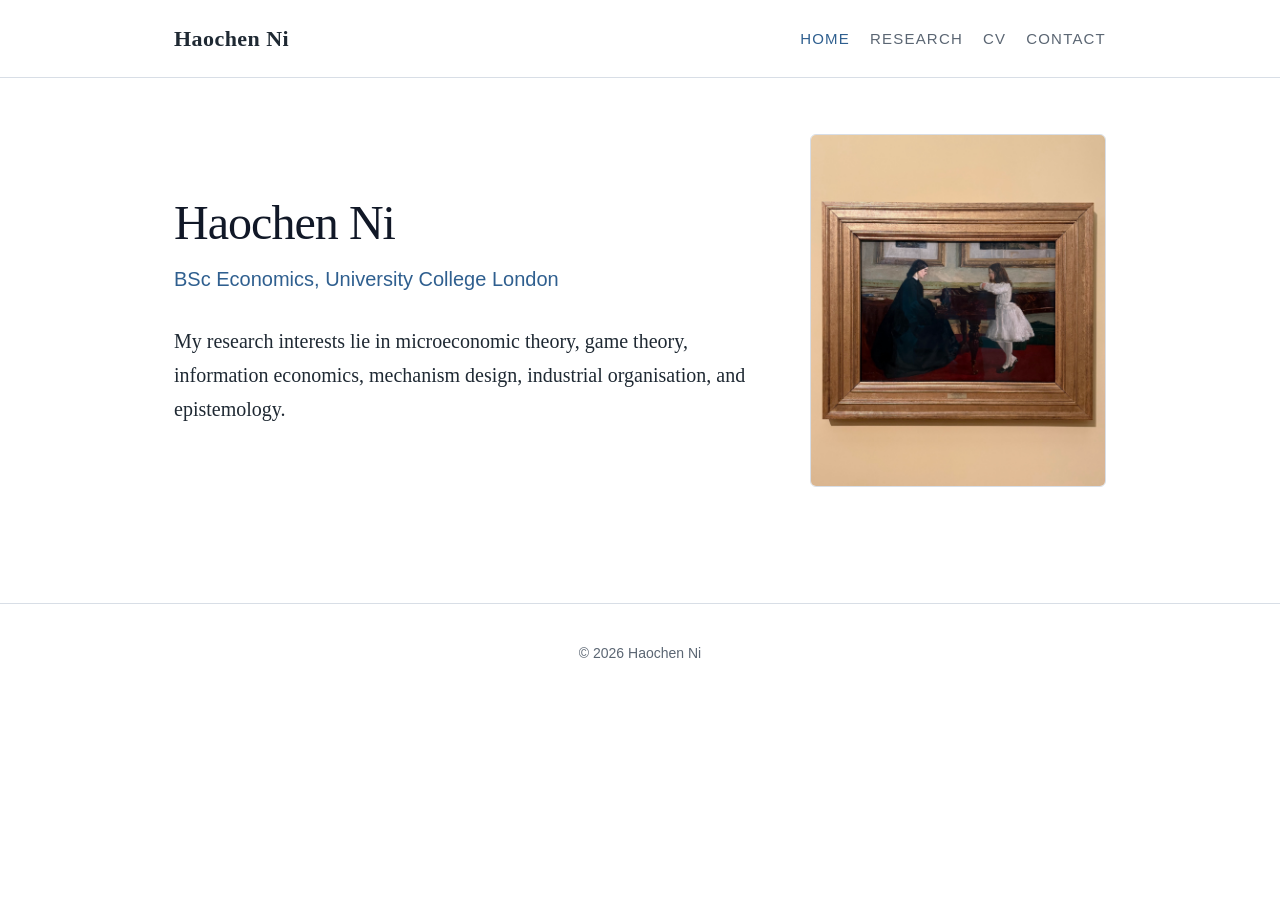
==== index.html @ 15b324e1 "Fix punctuation in introductory paragraph Added a period at the end of the introductory paragraph." ====
<!DOCTYPE html>
<html lang="en">
<head>
  <meta charset="UTF-8">
  <meta name="viewport" content="width=device-width, initial-scale=1.0">
  <title>Haochen Ni</title>
  <link rel="stylesheet" href="style.css">
</head>
<body>
  <header class="site-header">
    <nav class="navbar">
      <a class="site-name" href="index.html">Haochen Ni</a>
      <div class="nav-links">
        <a class="active" href="index.html">Home</a>
        <a href="research.html">Research</a>
        <a href="cv.html">CV</a>
        <a href="contact.html">Contact</a>
      </div>
    </nav>
  </header>

  <main>
    <section class="hero">
      <div>
        <h1 class="page-title">Haochen Ni</h1>
        <p class="subtitle">BSc Economics, University College London</p>
        <p class="intro">My research interests lie in microeconomic theory, game theory, information economics, mechanism design, industrial organisation, and epistemology.</p>
      </div>
      <img class="home-image" src="assets/IMG_8214.jpeg" alt="Decorative academic image placeholder">
    </section>
  </main>

  <footer class="site-footer">
    <p>&copy; 2026 Haochen Ni</p>
  </footer>
</body>
</html>
---- style.css ----
:root {
  --text: #1f2933;
  --muted: #5b6673;
  --accent: #2f5f8f;
  --accent-light: #e8f0f8;
  --border: #d8dee6;
  --max-width: 980px;
}

* {
  box-sizing: border-box;
}

body {
  margin: 0;
  background: #ffffff;
  color: var(--text);
  font-family: Georgia, "Times New Roman", serif;
  font-size: 18px;
  line-height: 1.7;
}

.site-header {
  border-bottom: 1px solid var(--border);
  background: #ffffff;
}

.navbar {
  max-width: var(--max-width);
  margin: 0 auto;
  padding: 20px 24px;
  display: flex;
  align-items: center;
  justify-content: space-between;
  gap: 24px;
}

.site-name {
  color: var(--text);
  font-size: 22px;
  font-weight: 700;
  text-decoration: none;
  letter-spacing: 0.02em;
}

.nav-links {
  display: flex;
  gap: 20px;
  flex-wrap: wrap;
}

.nav-links a {
  color: var(--muted);
  font-family: Arial, Helvetica, sans-serif;
  font-size: 15px;
  text-decoration: none;
  text-transform: uppercase;
  letter-spacing: 0.08em;
}

.nav-links a:hover,
.nav-links a.active {
  color: var(--accent);
}

main {
  max-width: var(--max-width);
  margin: 0 auto;
  padding: 56px 24px 72px;
}

.hero {
  display: grid;
  grid-template-columns: minmax(0, 2fr) minmax(260px, 1fr);
  gap: 44px;
  align-items: center;
}

.page-title {
  margin: 0 0 12px;
  color: #111827;
  font-size: clamp(32px, 5vw, 48px);
  line-height: 1.15;
  font-weight: 400;
  letter-spacing: -0.02em;
}

.subtitle {
  margin: 0 0 28px;
  color: var(--accent);
  font-family: Arial, Helvetica, sans-serif;
  font-size: 20px;
}

.intro {
  max-width: 700px;
  color: var(--text);
  font-size: 20px;
}

.home-image {
  width: 100%;
  min-height: 320px;
  border: 1px solid var(--border);
  border-radius: 6px;
  background: var(--accent-light);
  object-fit: cover;
}

.image-placeholder {
  display: flex;
  align-items: center;
  justify-content: center;
  color: var(--accent);
  font-family: Arial, Helvetica, sans-serif;
  font-size: 15px;
  text-align: center;
  padding: 24px;
}

section {
  margin: 0 0 44px;
}

h2 {
  margin: 0 0 16px;
  color: #111827;
  font-size: 30px;
  font-weight: 400;
}

.project-list {
  display: block;
  margin: 0;
}

.project {
  position: relative;
  margin-bottom: 18px;
  padding-left: 24px;
  border-left: none;
  background: transparent;
}

.project::before {
  content: "•";
  position: absolute;
  left: 0;
  top: 0;
  color: var(--text);
}

.project h3 {
  margin: 0 0 4px;
  font-size: 19px;
  line-height: 1.5;
  font-weight: 700;
}

.project p,
section p {
  margin: 0;
}

.interest-list {
  padding-left: 22px;
  margin: 0;
}

.interest-list li {
  margin-bottom: 6px;
}

.button-link {
  display: inline-block;
  margin-top: 16px;
  padding: 10px 16px;
  border: 1px solid var(--accent);
  color: var(--accent);
  font-family: Arial, Helvetica, sans-serif;
  font-size: 15px;
  text-decoration: none;
}

.button-link:hover {
  background: var(--accent-light);
}

.email-link {
  color: var(--accent);
}

.site-footer {
  border-top: 1px solid var(--border);
  color: var(--muted);
  font-family: Arial, Helvetica, sans-serif;
  font-size: 14px;
  text-align: center;
  padding: 24px;
}

@media (max-width: 720px) {
  body {
    font-size: 17px;
  }

  .navbar {
    align-items: flex-start;
    flex-direction: column;
  }

  .nav-links {
    gap: 12px 16px;
  }

  .hero {
    grid-template-columns: 1fr;
  }

  main {
    padding-top: 40px;
  }
}
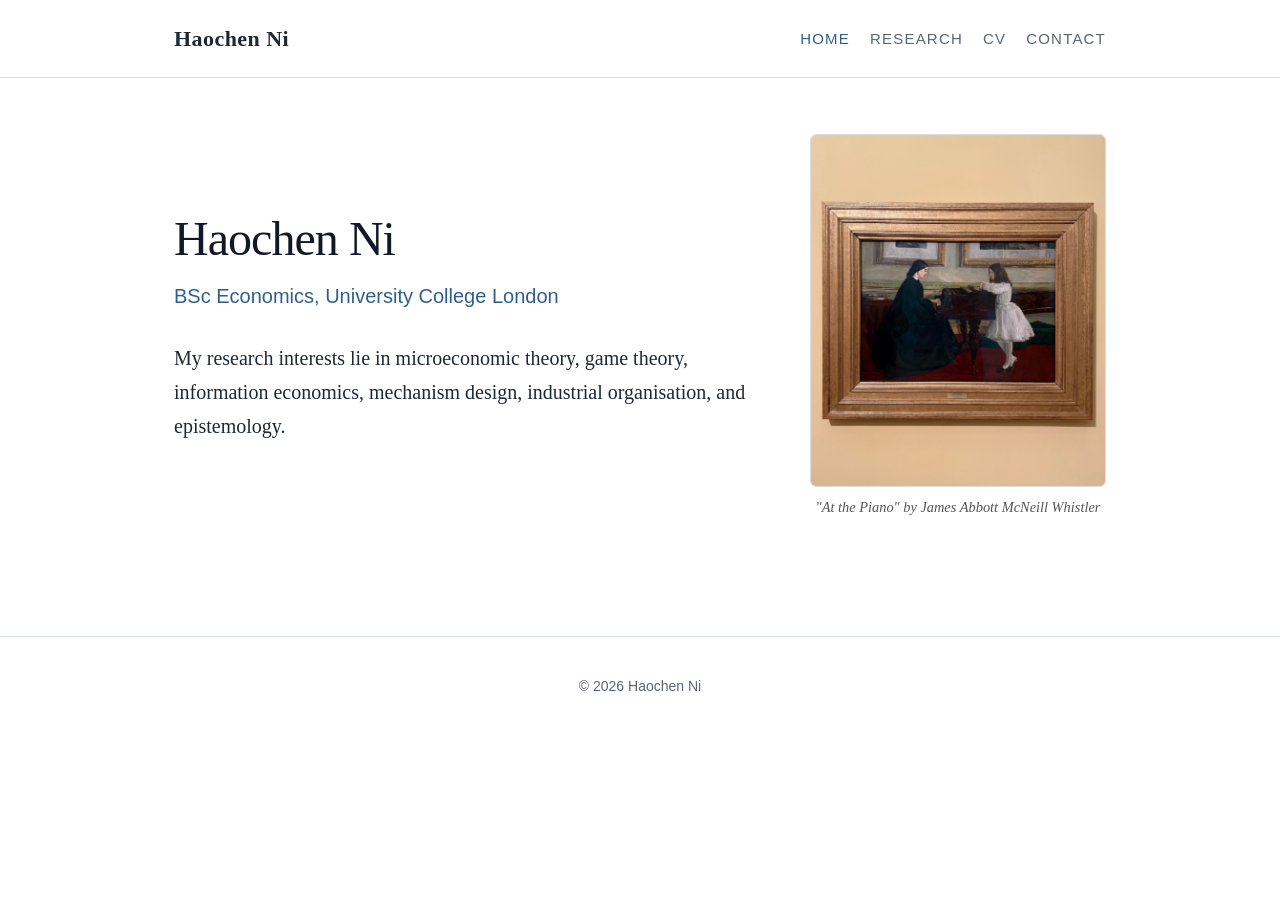
==== commit f280e3e8: "Add caption below home image in index.html Wrap image in a div and add a caption below it." ====
--- a/index.html
+++ b/index.html
@@ -26,7 +26,12 @@
         <p class="subtitle">BSc Economics, University College London</p>
         <p class="intro">My research interests lie in microeconomic theory, game theory, information economics, mechanism design, industrial organisation, and epistemology.</p>
       </div>
-      <img class="home-image" src="assets/IMG_8214.jpeg" alt="Decorative academic image placeholder">
+      <div style="display: flex; flex-direction: column; align-items: center;">
+        <img class="home-image" src="assets/IMG_8214.jpeg" alt="Decorative academic image placeholder">
+        <p style="margin-top: 0.5rem; font-size: 0.9rem; color: #555; font-style: italic; text-align: center;">
+      "At the Piano" by James Abbott McNeill Whistler
+        </p>
+      </div>
     </section>
   </main>
 
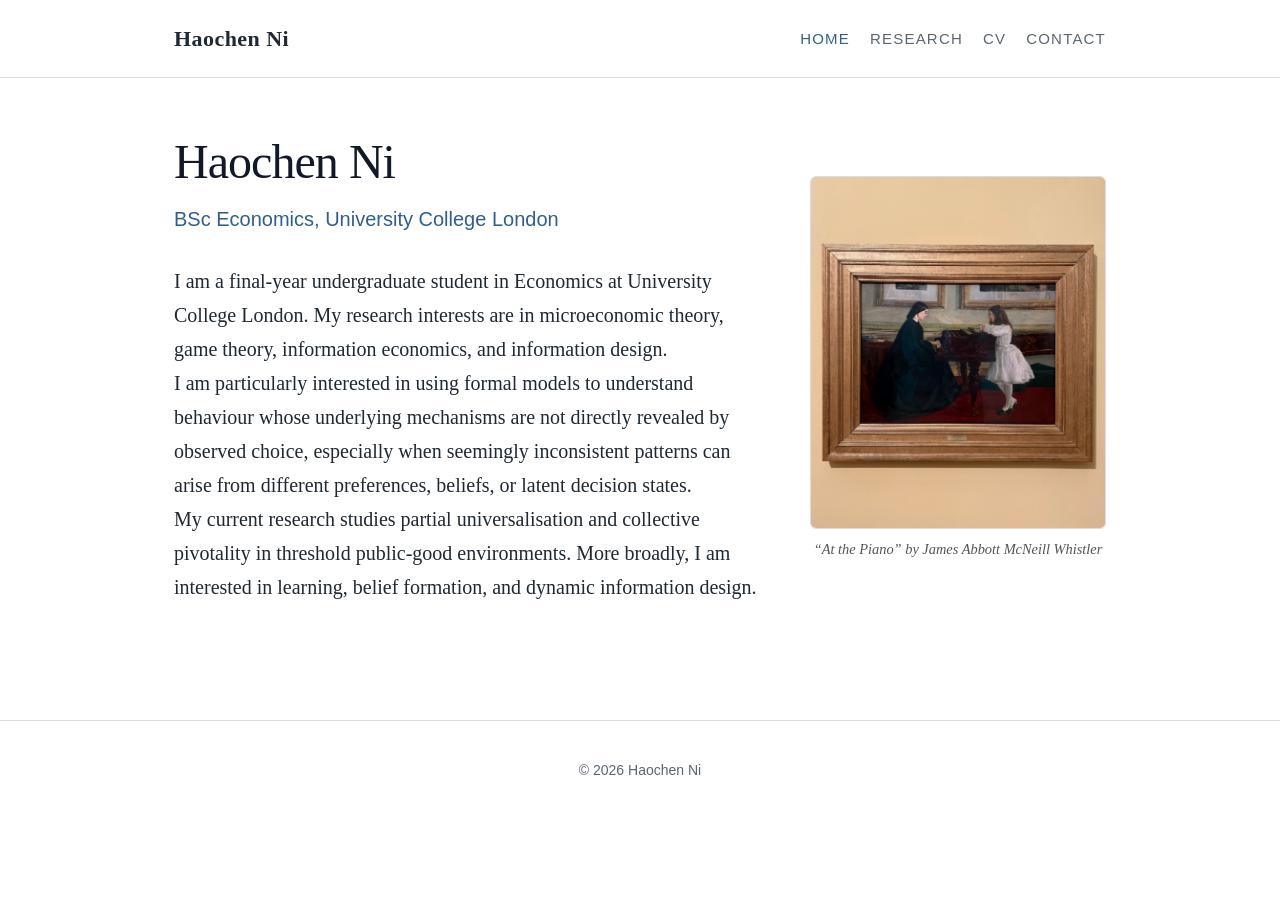
==== commit 2a493956: "Revise introduction and research details in index.html Updated personal introduction and research in" ====
--- a/index.html
+++ b/index.html
@@ -6,6 +6,7 @@
   <title>Haochen Ni</title>
   <link rel="stylesheet" href="style.css">
 </head>
+
 <body>
   <header class="site-header">
     <nav class="navbar">
@@ -23,13 +24,46 @@
     <section class="hero">
       <div>
         <h1 class="page-title">Haochen Ni</h1>
-        <p class="subtitle">BSc Economics, University College London</p>
-        <p class="intro">My research interests lie in microeconomic theory, game theory, information economics, mechanism design, industrial organisation, and epistemology.</p>
+
+        <p class="subtitle">
+          BSc Economics, University College London
+        </p>
+
+        <p class="intro">
+          I am a final-year undergraduate student in Economics at University College London.
+          My research interests are in microeconomic theory, game theory, information economics,
+          and information design.
+        </p>
+
+        <p class="intro">
+          I am particularly interested in using formal models to understand behaviour whose
+          underlying mechanisms are not directly revealed by observed choice, especially when
+          seemingly inconsistent patterns can arise from different preferences, beliefs, or
+          latent decision states.
+        </p>
+
+        <p class="intro">
+          My current research studies partial universalisation and collective pivotality in
+          threshold public-good environments. More broadly, I am interested in learning,
+          belief formation, and dynamic information design.
+        </p>
       </div>
+
       <div style="display: flex; flex-direction: column; align-items: center;">
-        <img class="home-image" src="assets/IMG_8214.jpeg" alt="Decorative academic image placeholder">
-        <p style="margin-top: 0.5rem; font-size: 0.9rem; color: #555; font-style: italic; text-align: center;">
-      "At the Piano" by James Abbott McNeill Whistler
+        <img
+          class="home-image"
+          src="assets/IMG_8214.jpeg"
+          alt="At the Piano by James Abbott McNeill Whistler"
+        >
+
+        <p style="
+          margin-top: 0.5rem;
+          font-size: 0.9rem;
+          color: #555;
+          font-style: italic;
+          text-align: center;
+        ">
+          “At the Piano” by James Abbott McNeill Whistler
         </p>
       </div>
     </section>
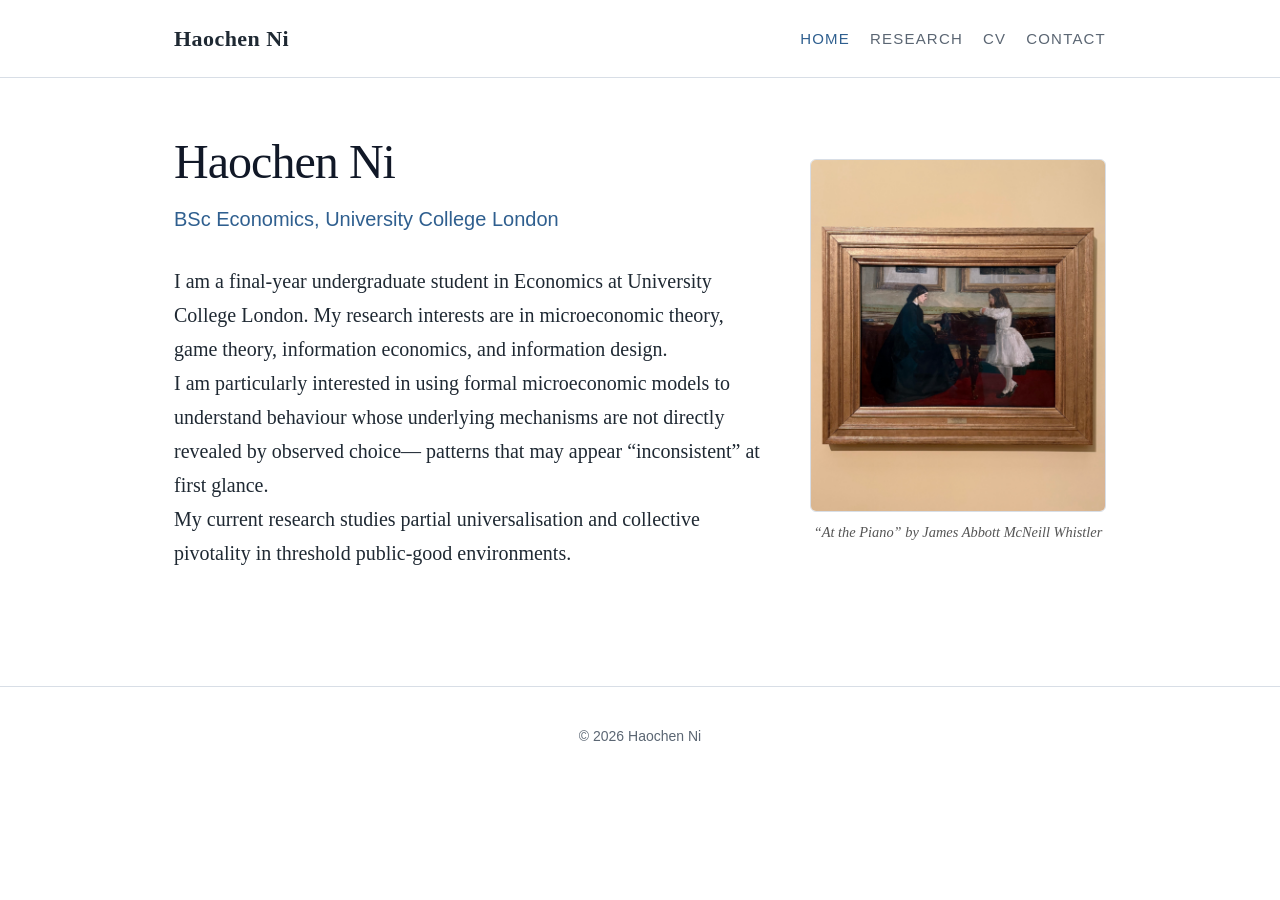
==== commit 3692a804: "Update introduction paragraph in index.html Refined the introduction paragraph for clarity and focus" ====
--- a/index.html
+++ b/index.html
@@ -36,16 +36,14 @@
         </p>
 
         <p class="intro">
-          I am particularly interested in using formal models to understand behaviour whose
-          underlying mechanisms are not directly revealed by observed choice, especially when
-          seemingly inconsistent patterns can arise from different preferences, beliefs, or
-          latent decision states.
+          I am particularly interested in using formal microeconomic models to understand 
+          behaviour whose underlying mechanisms are not directly revealed by observed choice—
+          patterns that may appear “inconsistent” at first glance.
         </p>
 
         <p class="intro">
           My current research studies partial universalisation and collective pivotality in
-          threshold public-good environments. More broadly, I am interested in learning,
-          belief formation, and dynamic information design.
+          threshold public-good environments. 
         </p>
       </div>
 
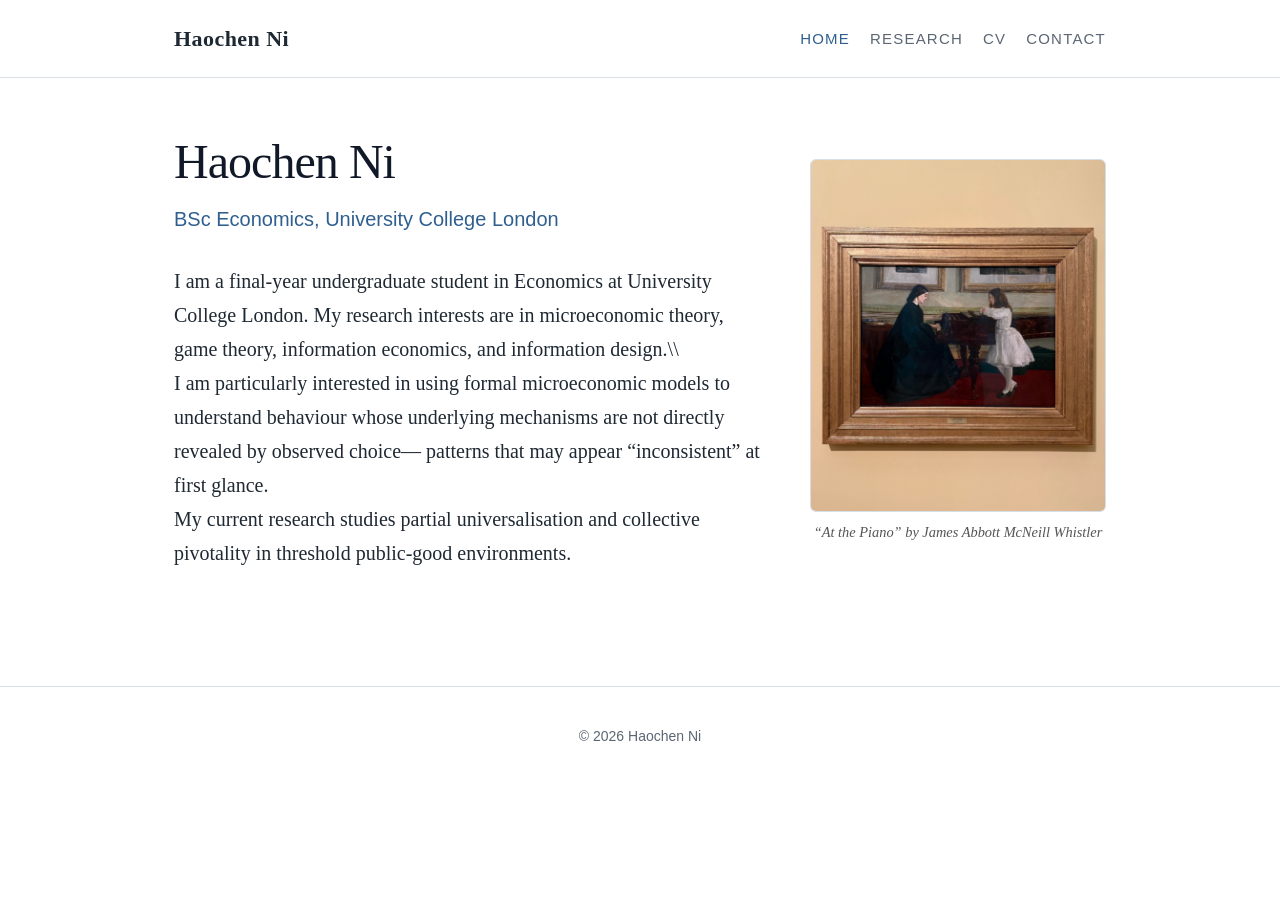
==== commit 583f717e: "Fix formatting issue in index.html" ====
--- a/index.html
+++ b/index.html
@@ -32,7 +32,7 @@
         <p class="intro">
           I am a final-year undergraduate student in Economics at University College London.
           My research interests are in microeconomic theory, game theory, information economics,
-          and information design.
+          and information design.\\
         </p>
 
         <p class="intro">
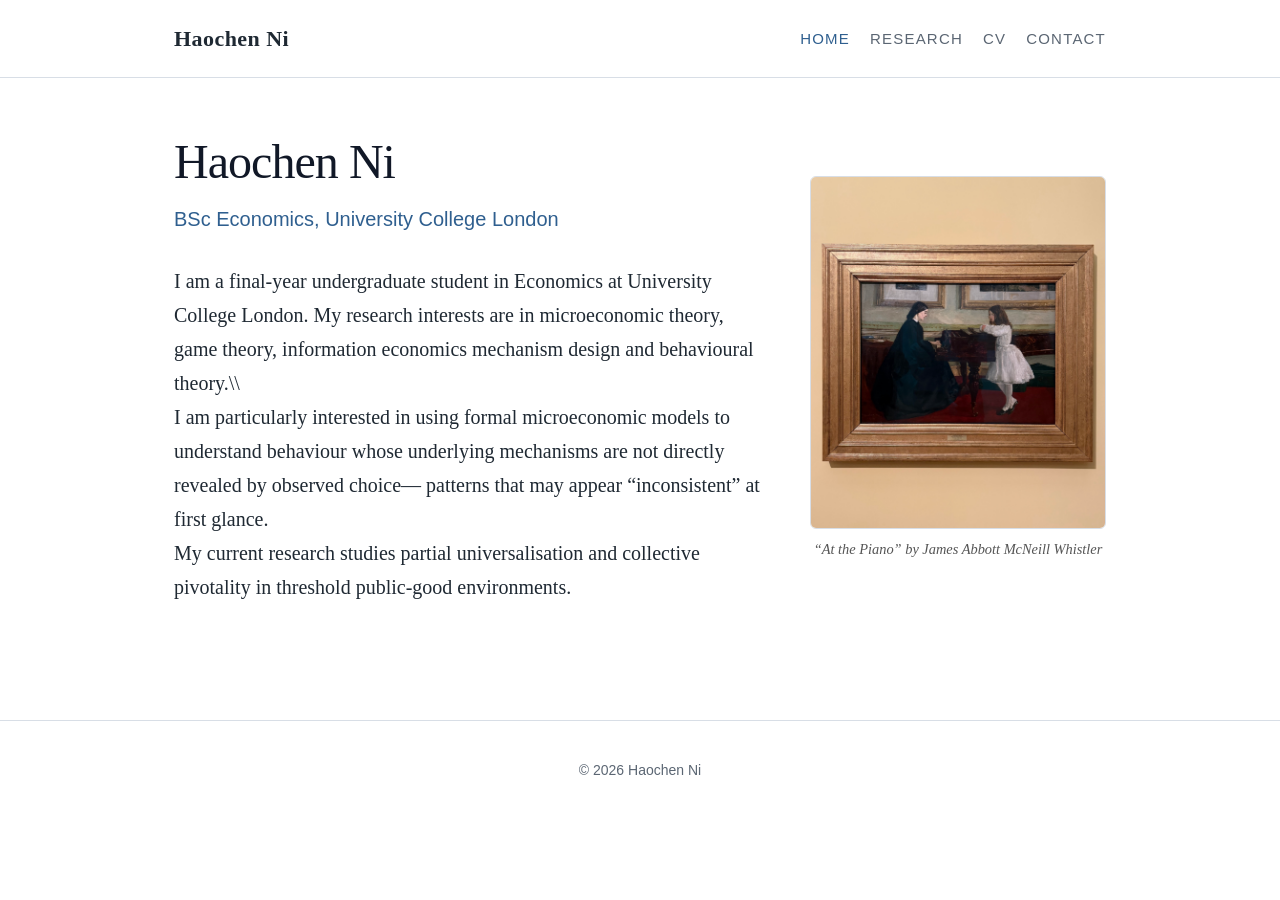
==== commit 027dbfb6: "Update research interests in index.html" ====
--- a/index.html
+++ b/index.html
@@ -31,8 +31,8 @@
 
         <p class="intro">
           I am a final-year undergraduate student in Economics at University College London.
-          My research interests are in microeconomic theory, game theory, information economics,
-          and information design.\\
+          My research interests are in microeconomic theory, game theory, information economics
+          mechanism design and behavioural theory.\\
         </p>
 
         <p class="intro">
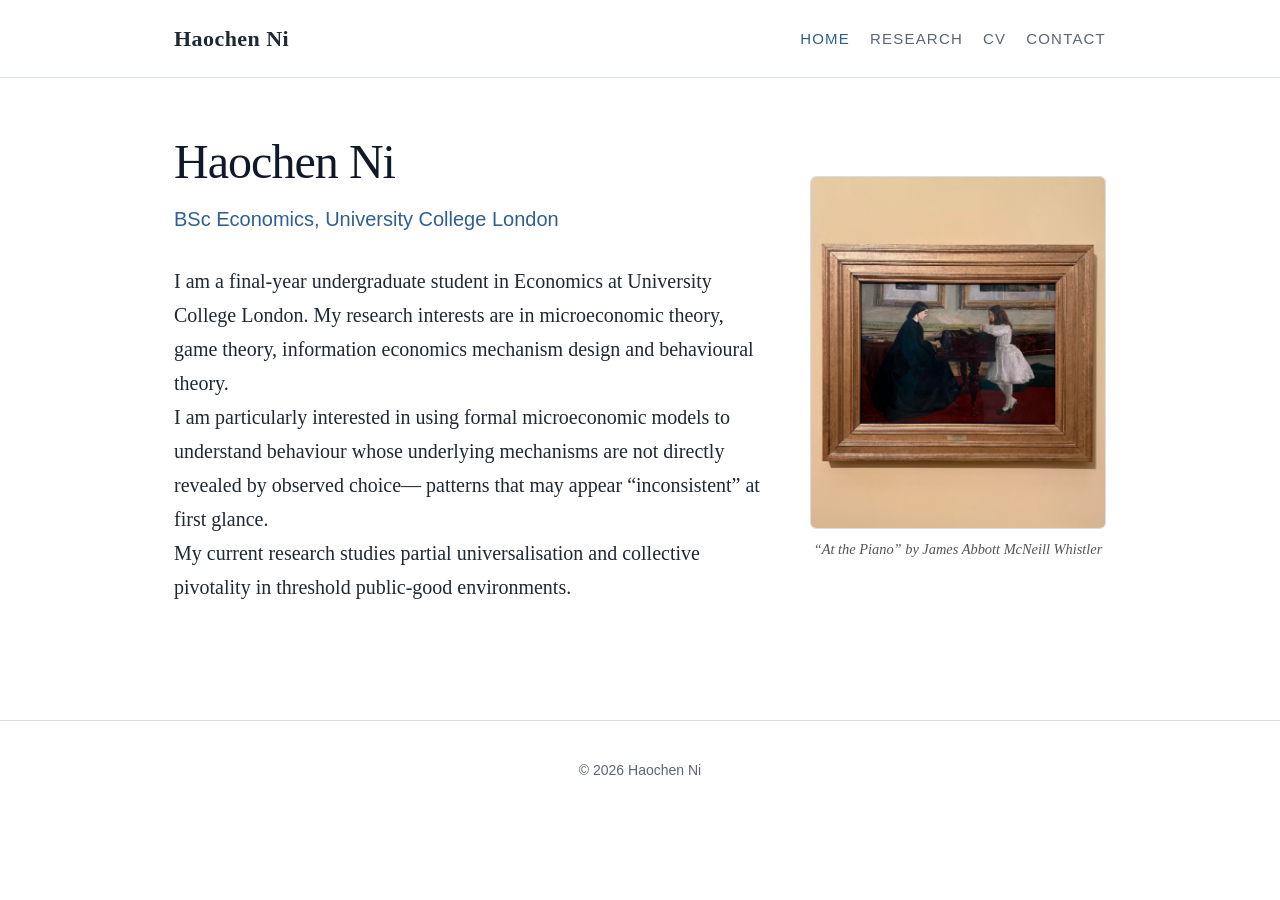
==== commit e79ce5bf: "Fix formatting issue in index.html" ====
--- a/index.html
+++ b/index.html
@@ -32,7 +32,7 @@
         <p class="intro">
           I am a final-year undergraduate student in Economics at University College London.
           My research interests are in microeconomic theory, game theory, information economics
-          mechanism design and behavioural theory.\\
+          mechanism design and behavioural theory.
         </p>
 
         <p class="intro">
